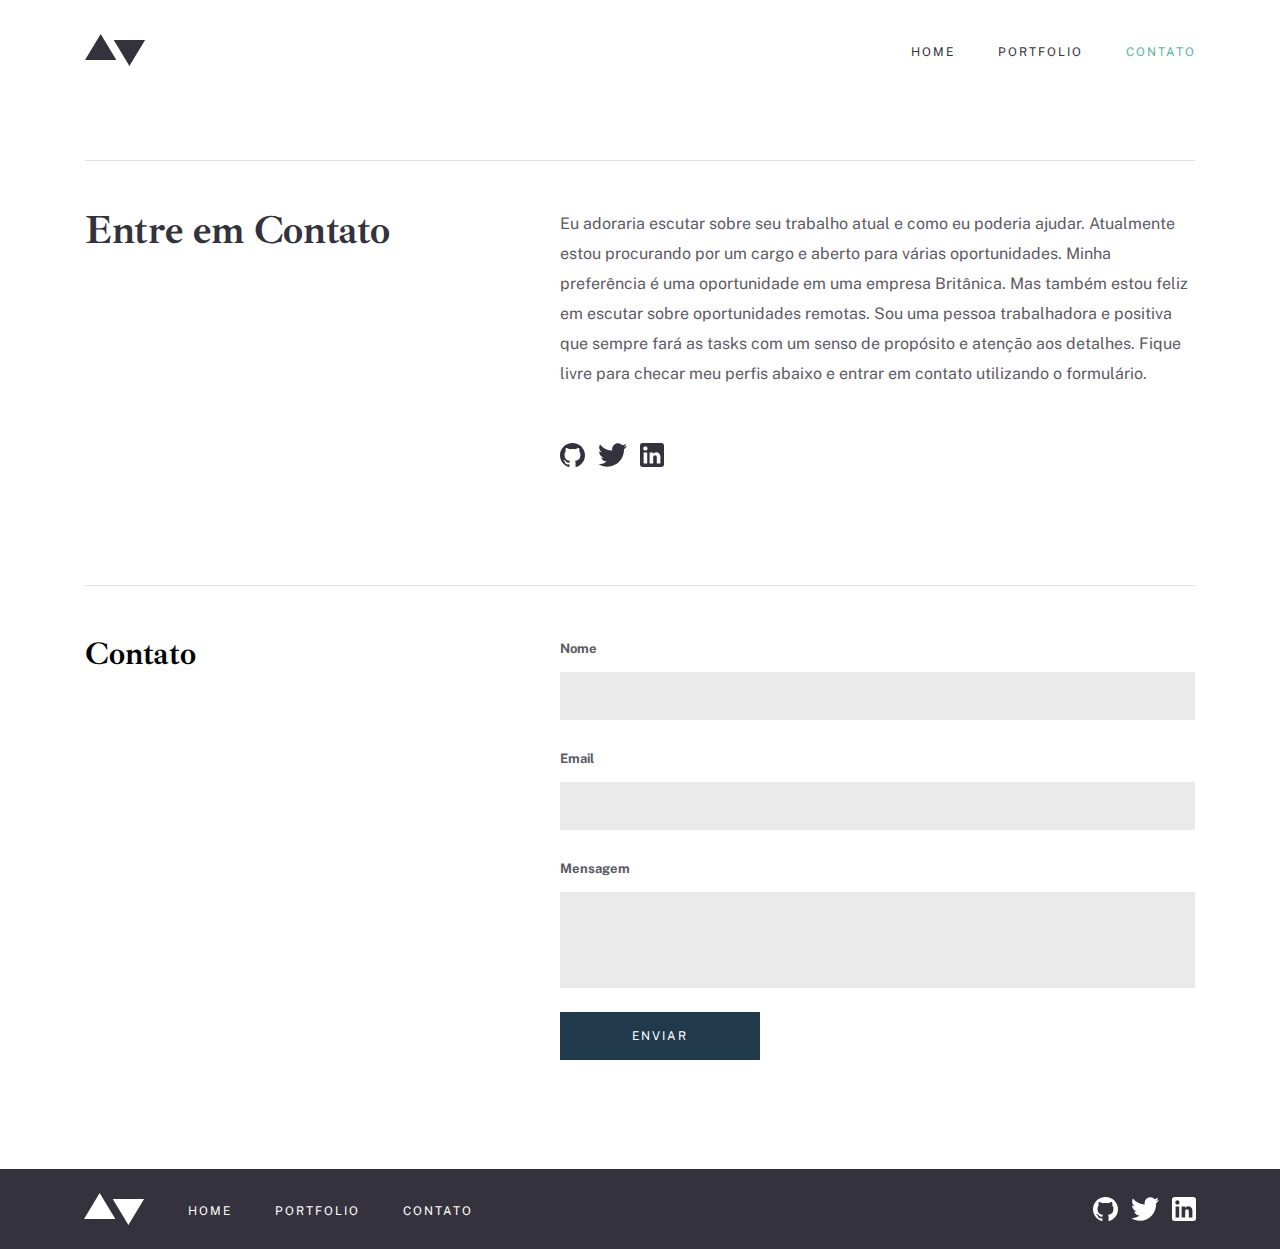
==== pages/contato/index.html @ 5652a532 "Desafio Concluído" ====
<!DOCTYPE html>
<html lang="pt-br">

<head>
    <meta charset="utf-8">
    <meta name="viewport" content="width=device-width, initial-scale=1.0">
    <title>Portfolio</title>
    <link rel="preconnect" href="https://fonts.googleapis.com">
    <link rel="preconnect" href="https://fonts.gstatic.com" crossorigin>
    <link
        href="https://fonts.googleapis.com/css2?family=Ibarra+Real+Nova:wght@400;700&family=Public+Sans:wght@400;700&display=swap"
        rel="stylesheet">
    <link rel="stylesheet" type="text/css" href="../../css/global.css">
    <link rel="stylesheet" href="style.css">
</head>

<body>
    <header class="cabecalho">
        <img src="../../assets/logo-dark.svg" alt="">

        <ul class="font-publicsans ul-organizado">
            <li><a href="../home/index.html" class="estilo-cabecalho">Home</a></li>
            <li><a href="../portfolio/index.html" class="estilo-cabecalho">Portfolio</a></li>
            <li><a href="../contato/index.html" class="letra-verde estilo-cabecalho">Contato</a></li>
        </ul>
    </header>

    <div class="area-contato">
        <h1 class="font-ibara">Entre em Contato</h1>

        <div class="resumo-contato font-publicsans">
            <p>
                Eu adoraria escutar sobre seu trabalho atual e como eu poderia ajudar. Atualmente estou procurando por
                um
                cargo e aberto para várias oportunidades. Minha preferência é uma oportunidade em uma empresa Britânica.
                Mas
                também estou feliz em escutar sobre oportunidades remotas. Sou uma pessoa trabalhadora e positiva que
                sempre
                fará as tasks com um senso de propósito e atenção aos detalhes. Fique livre para checar meu perfis
                abaixo e
                entrar em contato utilizando o formulário.
            </p>
            <div class="redes-sociais redes-sociais2">
                <a href="">
                    <img src="../../assets/icons/github-dark.svg" alt="#">
                </a>
                <a href="">
                    <img src="../../assets/icons/twitter-dark.svg" alt="#">
                </a>
                <a href="">
                    <img src="../../assets/icons/linkedin-dark.svg" alt="#">
                </a>
            </div>
        </div>
    </div>

    <div class="input-contato">
        <h1 class="font-ibara">Contato</h1>

        <div class="inputs">
            <label for="nome" class="font-publicsans">Nome</label>
            <input type="text" name="" id="nome" class="color-input">

            <label for="email" class="font-publicsans">Email</label>
            <input type="text" name="" id="email" class="color-input">

            <label for="mensagem" class="font-publicsans">Mensagem</label>
            <input type="text" name="" id="mensagem" class="color-input mens-input" wrap="hard">

            <button class="font-publicsans estilo-rodape">
                <a href="#sobre" class="font-publicsans">
                    Enviar
                </a>
            </button>
        </div>
    </div>

    <footer>
        <img src="../../assets/logo-light.svg" alt="">

        <ul class="font-publicsans ul-organizado">
            <li><a href="../home/index.html" class="estilo-rodape">Home</a></li>
            <li><a href="../portfolio/index.html" class="estilo-rodape">Portfolio</a></li>
            <li><a href="../contato/index.html" class="estilo-rodape">Contato</a></li>
        </ul>

        <div class="redes-sociais">
            <a href="">
                <img src="../../assets/icons/github-light.svg" alt="#">
            </a>
            <a href="">
                <img src="../../assets/icons/twitter-light.svg" alt="#">
            </a>
            <a href="">
                <img src="../../assets/icons/linkedin-light.svg" alt="#">
            </a>
        </div>
    </footer>
</body>

</html>
---- css/global.css ----
*{
    margin: 0;
    padding: 0;
    border: 0;
    box-sizing: border-box;
}

a{
    text-decoration: none;
}

.font-ibara {
    font-family: 'Ibarra Real Nova', serif;
}

.font-publicsans {
    font-family: 'Public Sans', sans-serif;
}

.estilo-cabecalho {
    text-decoration: none;
    margin-left: 43px;
    font-style: normal;
    font-weight: normal;
    font-size: 12px;
    line-height: 14px;
    letter-spacing: 2px;
    text-transform: uppercase;

    color: #33323D;
}

.estilo-rodape {
    text-decoration: none;
    margin-left: 43px;
    font-style: normal;
    font-weight: normal;
    font-size: 12px;
    line-height: 14px;
    letter-spacing: 2px;
    text-transform: uppercase;

    color: #FFF;
}

.letra-verde{
    color: #5FB4A2;
}

body {
    display: flex;
    justify-content: space-between;
    align-items: center;
    flex-direction: column;
    min-width: 100vw;
    min-height: 100vh;
    padding-top: 34px;
}

header {
    display: flex;
    justify-content: space-between;
    width: 1111px;
    height: 32px;
}

.ul-organizado{
    list-style: none;
    display: flex;
    align-items: center;
}

.botao-page-home{
    all: unset;
    box-sizing: border-box;
    align-self: center;
    width: 204px;
    height: 48px;
    border: 1px solid #33323D;
    display: flex;
    justify-content: center;
}

.botao-portfolio{
    width: 204px;
    height: 48px;
    display: flex;
    justify-content: center;
    align-items: center;

    font-style: normal;
    font-weight: normal;
    font-size: 12px;
    line-height: 14px;
    letter-spacing: 2px;
    text-transform: uppercase;
    color: #33323D;
}

.botao-portfolio:hover{
    background: #33323D;
    color: #FAFAFA;
}

footer{
    display: flex;
    justify-content: center;
    align-items: center;
    color: white;
    width: 100vw;
    height: 80px;
    background-color: #33323D;
}

.redes-sociais{
    width: 104px;
    height: 24px;
    margin-left: 620px;
    display: flex;
    justify-content: space-between;
}

.redes-sociais a {
    display: flex;
    justify-content: center;
}

.contato{
    width: 1110px;
    height: 84px;
    margin: 150px 0;
    display: flex;
    justify-content: space-between;
}

.contato h1 {
    width: 367px;
    font-style: normal;
    font-weight: bold;
    font-size: 40px;
    line-height: 42px;
    letter-spacing: -0.357143px;
    color: #33323D;
}
---- pages/contato/style.css ----
.area-contato{
    width: 1110px;
    height: 426px;
    margin-top: 94px;
    display: flex;
    justify-content: space-between;
    align-items: flex-start;
    border-top: 1px solid rgba(51, 50, 61, 0.15);
    border-bottom: 1px solid rgba(51, 50, 61, 0.15);
    padding-top: 48px;
}

.area-contato h1 {
    font-style: normal;
    font-weight: bold;
    font-size: 40px;
    line-height: 42px;
    letter-spacing: -0.357143px;
    color: #33323D;
    margin-bottom: 28px;
}

.resumo-contato{
    display: flex;
    flex-direction: column;
    justify-content: center;
    align-items: flex-start;
}

.resumo-contato p{
    width: 635px;
    height: 180px;
    font-style: normal;
    font-weight: normal;
    font-size: 16px;
    line-height: 30px;
    color: #33323D;
    mix-blend-mode: normal;
    opacity: 0.8;
}

.redes-sociais2{
    margin: 54px 0 0;
}

.input-contato{
    width: 1110px;
    height: 426px;
    display: flex;
    justify-content: space-between;
    align-items: flex-start;
    
    margin-top: 48px;
    margin-bottom: 109px;
}

.inputs {
    width: 635px;
    height: 426px;
    display: flex;
    flex-direction: column;
}
.inputs label{
    margin-bottom: 8px;
    font-style: normal;
    font-weight: bold;
    font-size: 13px;
    line-height: 30px;
    color: #33323D;
    mix-blend-mode: normal;
    opacity: 0.8;
}


.color-input {
    all: unset;
    box-sizing: border-box;
    width: 635px;
    height: 48px;
    padding: 10px;
    margin-bottom: 24px;
    background: rgba(51, 50, 61, 0.1);
    mix-blend-mode: normal;

    color: #33323D;
    font-family: 'Public Sans', sans-serif;
}

.mens-input {
    height: 96px;
    
}

.color-input:focus{
    border: 2px solid #000000;
    box-sizing: border-box;
}

.inputs button {
    all: unset;
    box-sizing: border-box;
    width: 200px;
    height: 48px;
    background-color: #203A4C;

}

.inputs button a {
    width: 200px;
    height: 48px;
    display: flex;
    justify-content: center;
    align-items: center;
    font-style: normal;
    font-weight: normal;
    font-size: 12px;
    line-height: 14px;
    text-align: center;
    letter-spacing: 2px;
    text-transform: uppercase;

    color: #FFFFFF;
}


.inputs button:hover{
    background: #5FB4A2;
}
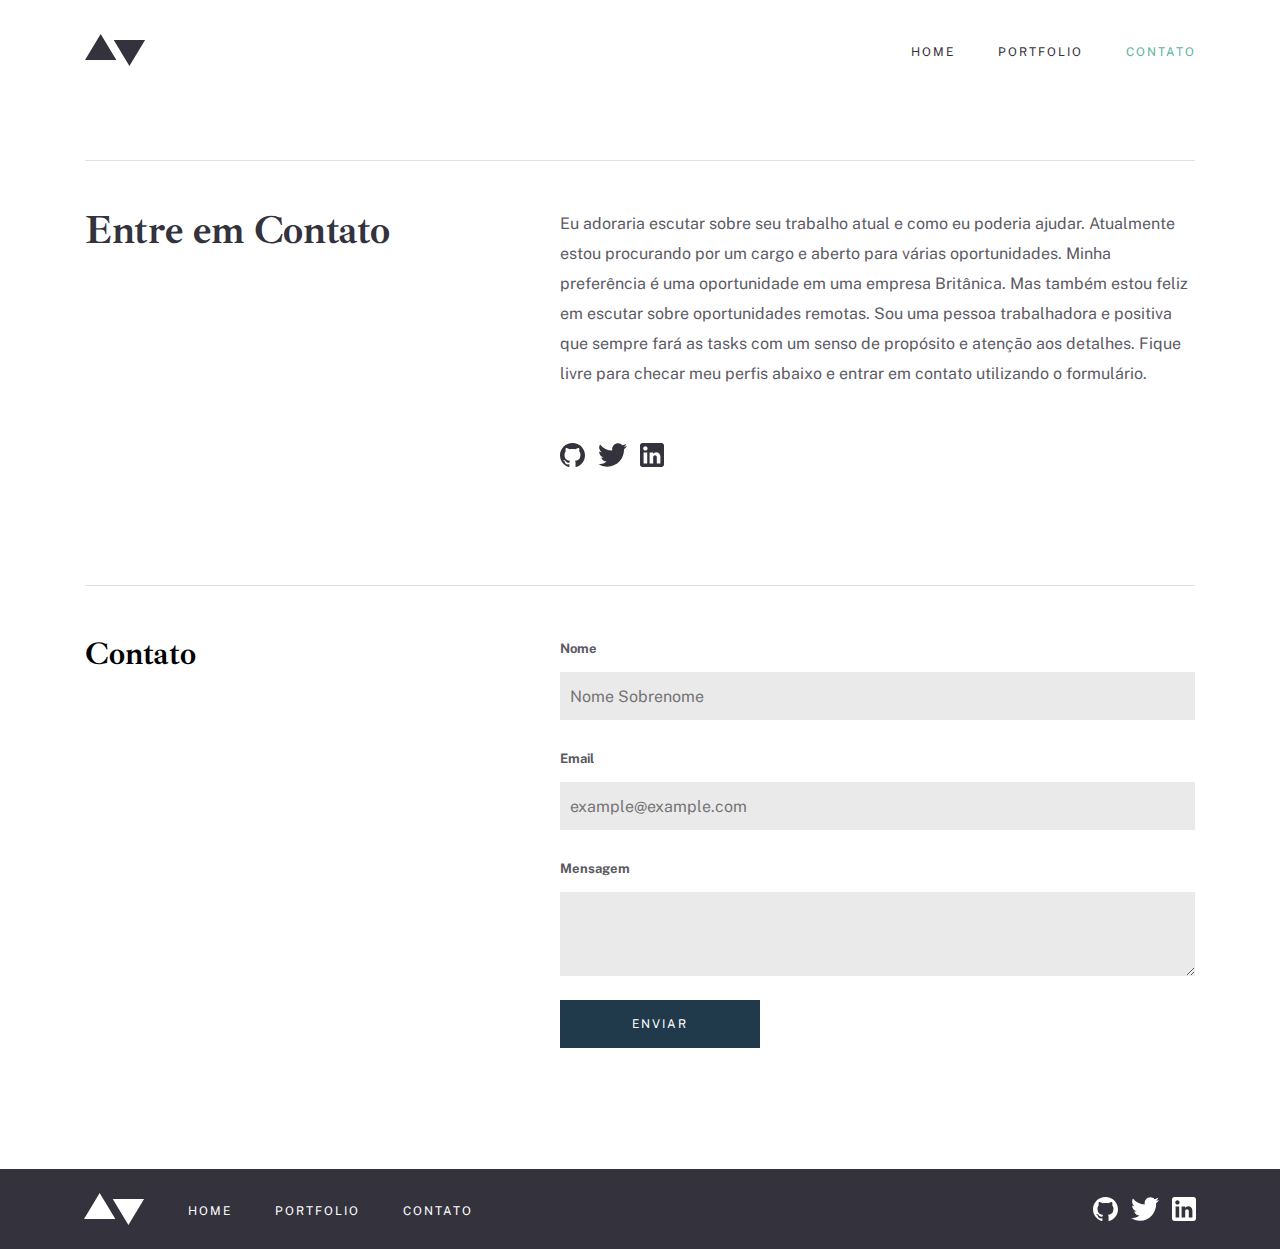
==== commit aa33e429: "Desafio Concluído" ====
--- a/pages/contato/index.html
+++ b/pages/contato/index.html
@@ -59,13 +59,13 @@
 
         <div class="inputs">
             <label for="nome" class="font-publicsans">Nome</label>
-            <input type="text" name="" id="nome" class="color-input">
+            <input type="text" name="" id="nome" class="color-input" placeholder="Nome Sobrenome">
 
             <label for="email" class="font-publicsans">Email</label>
-            <input type="text" name="" id="email" class="color-input">
+            <input type="text" name="" id="email" class="color-input" placeholder="example@example.com">
 
             <label for="mensagem" class="font-publicsans">Mensagem</label>
-            <input type="text" name="" id="mensagem" class="color-input mens-input" wrap="hard">
+            <textarea name="" id="mensagem" rows="4" class="mens-input"></textarea>
 
             <button class="font-publicsans estilo-rodape">
                 <a href="#sobre" class="font-publicsans">
--- a/pages/contato/style.css
+++ b/pages/contato/style.css
@@ -87,11 +87,17 @@
 }
 
 .mens-input {
-    height: 96px;
     
+    padding: 10px;
+    margin-bottom: 24px;
+    background: rgba(51, 50, 61, 0.1);
+    mix-blend-mode: normal;
+
+    color: #33323D;
+    font-family: 'Public Sans', sans-serif;
 }
 
-.color-input:focus{
+.mens-input:focus, .color-input:focus{
     border: 2px solid #000000;
     box-sizing: border-box;
 }
